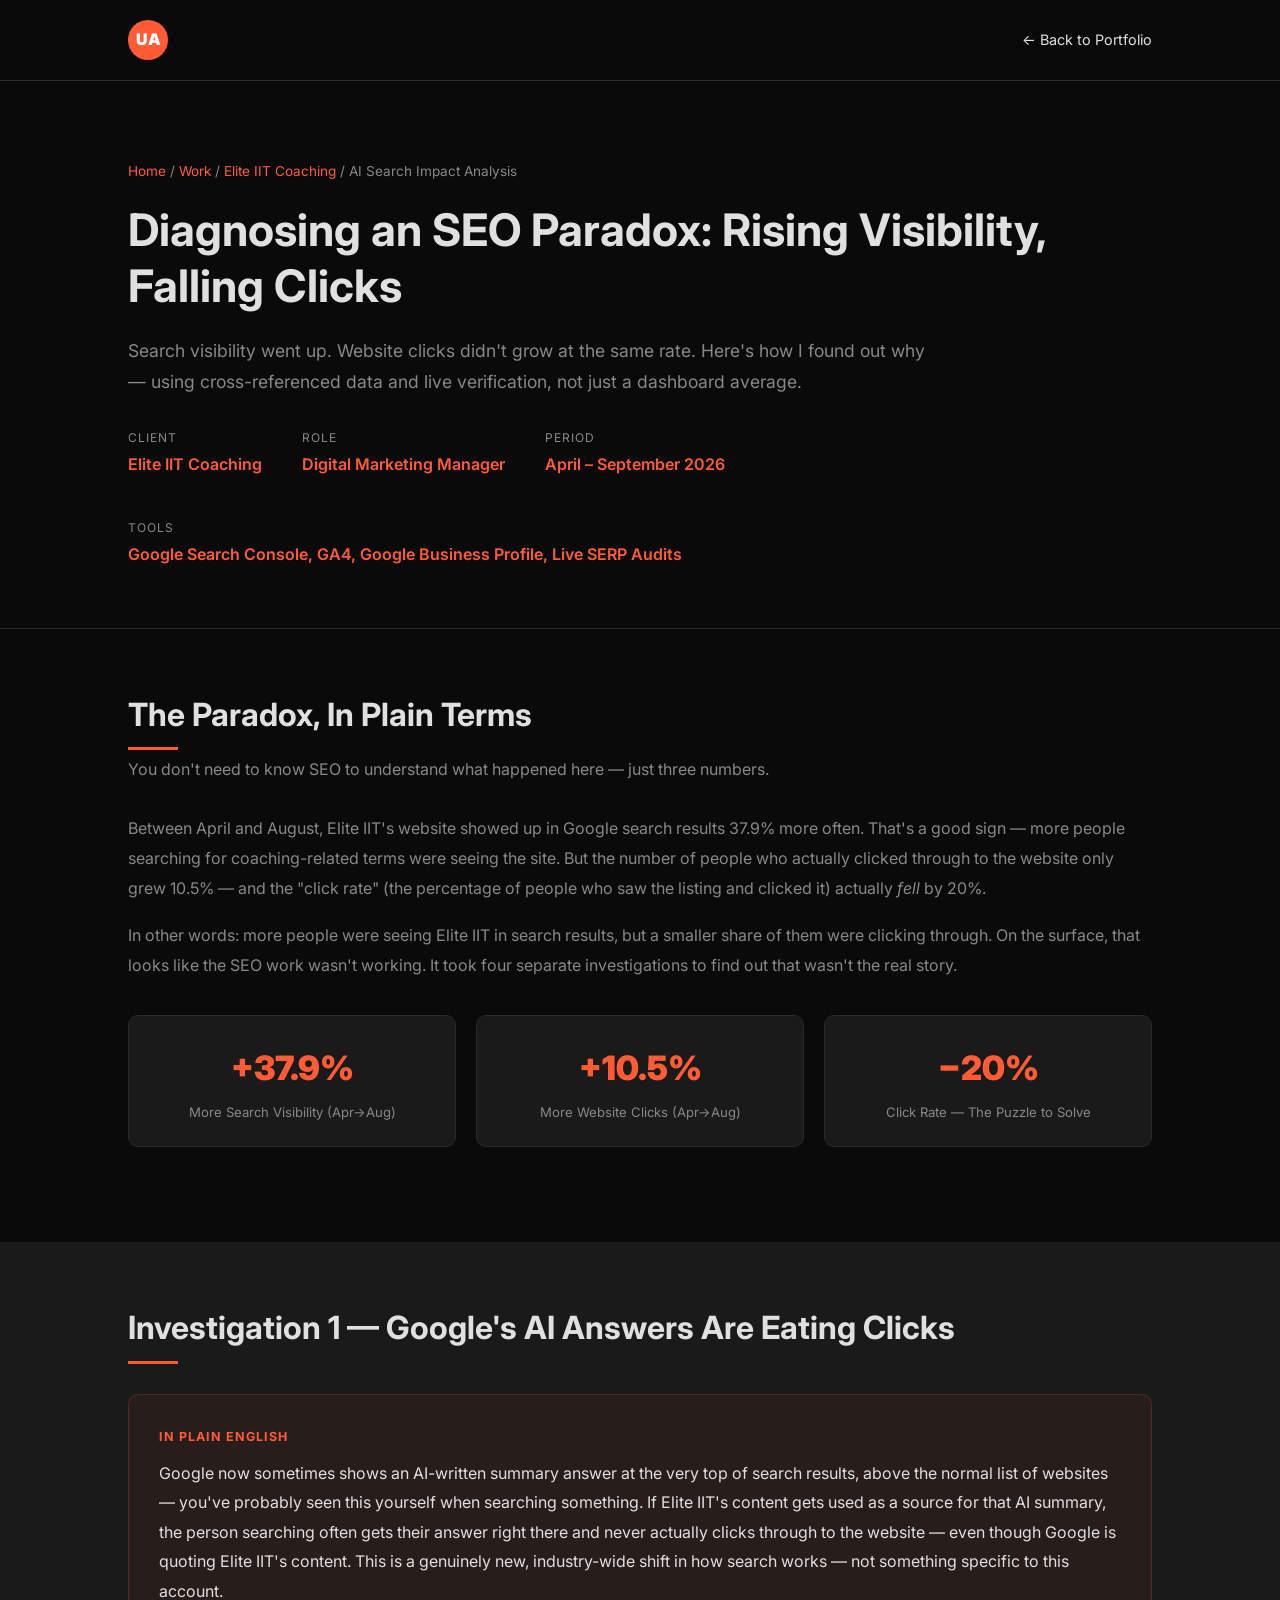
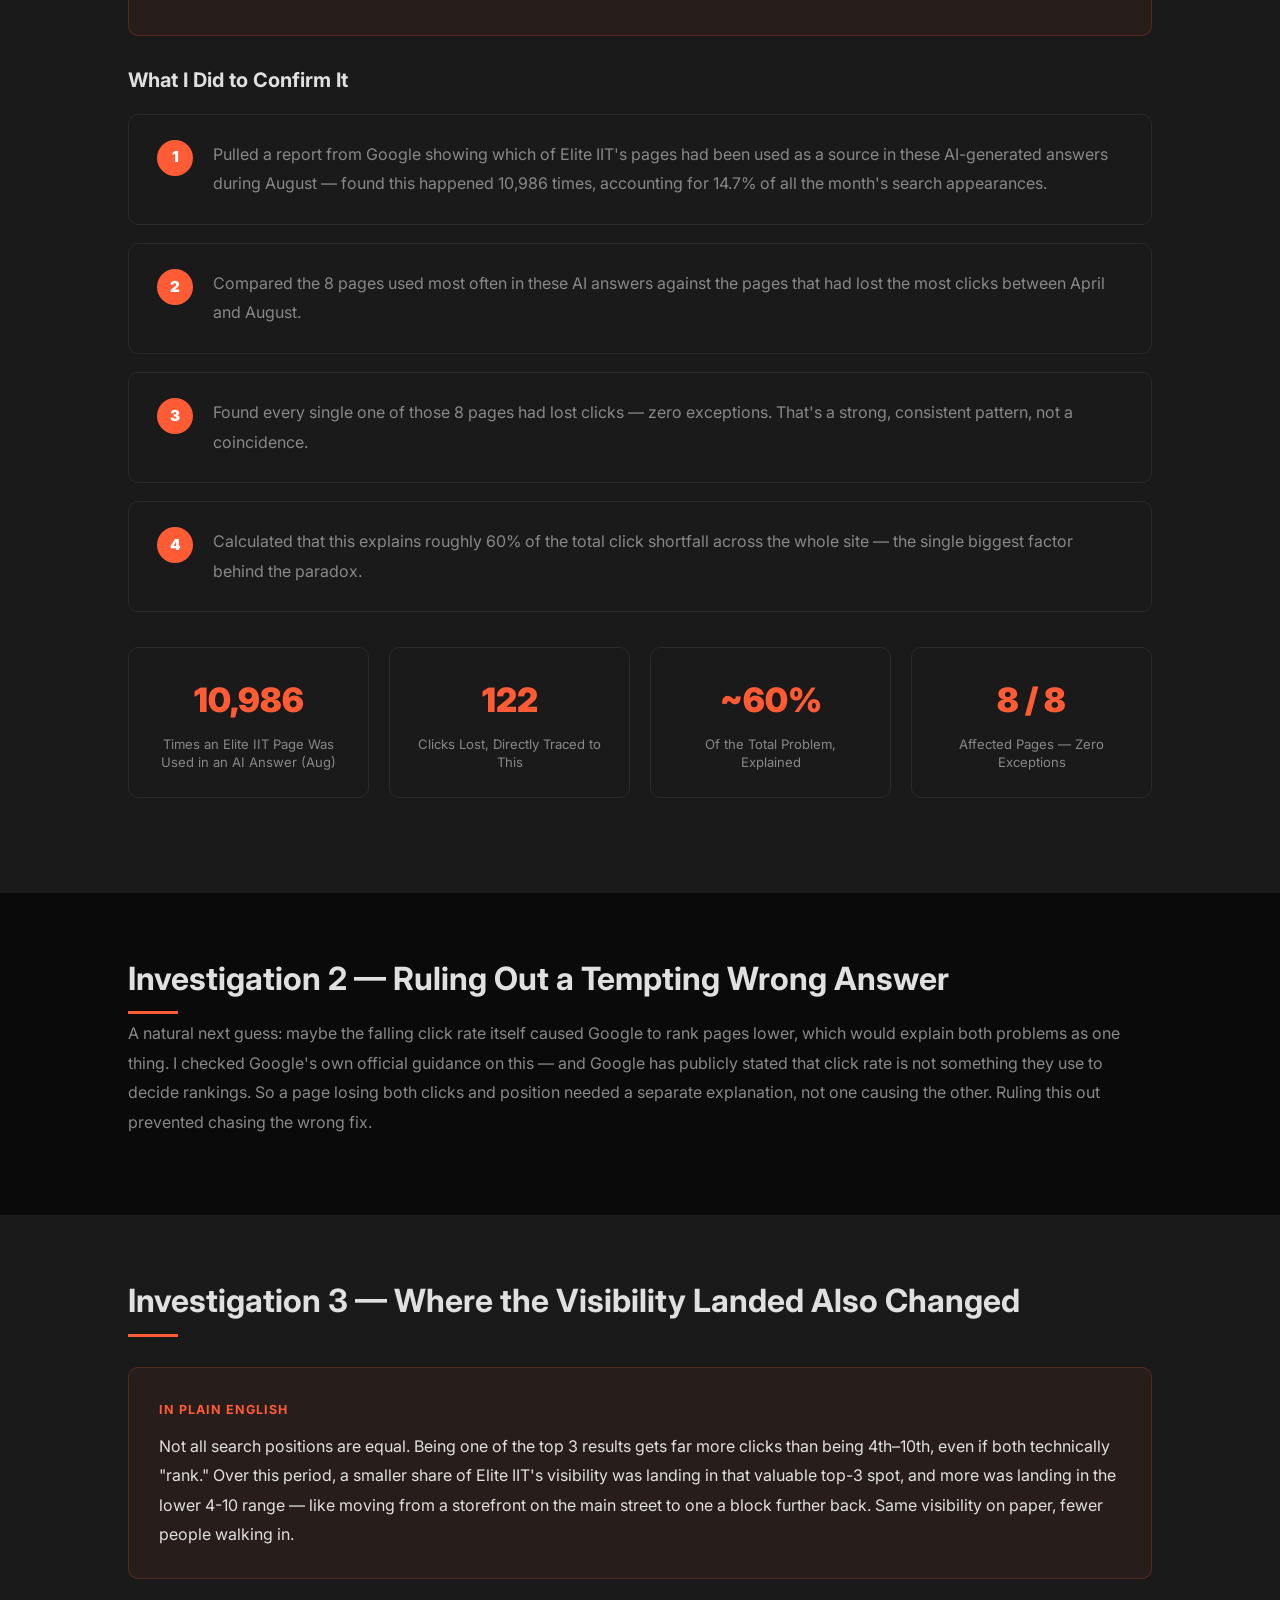
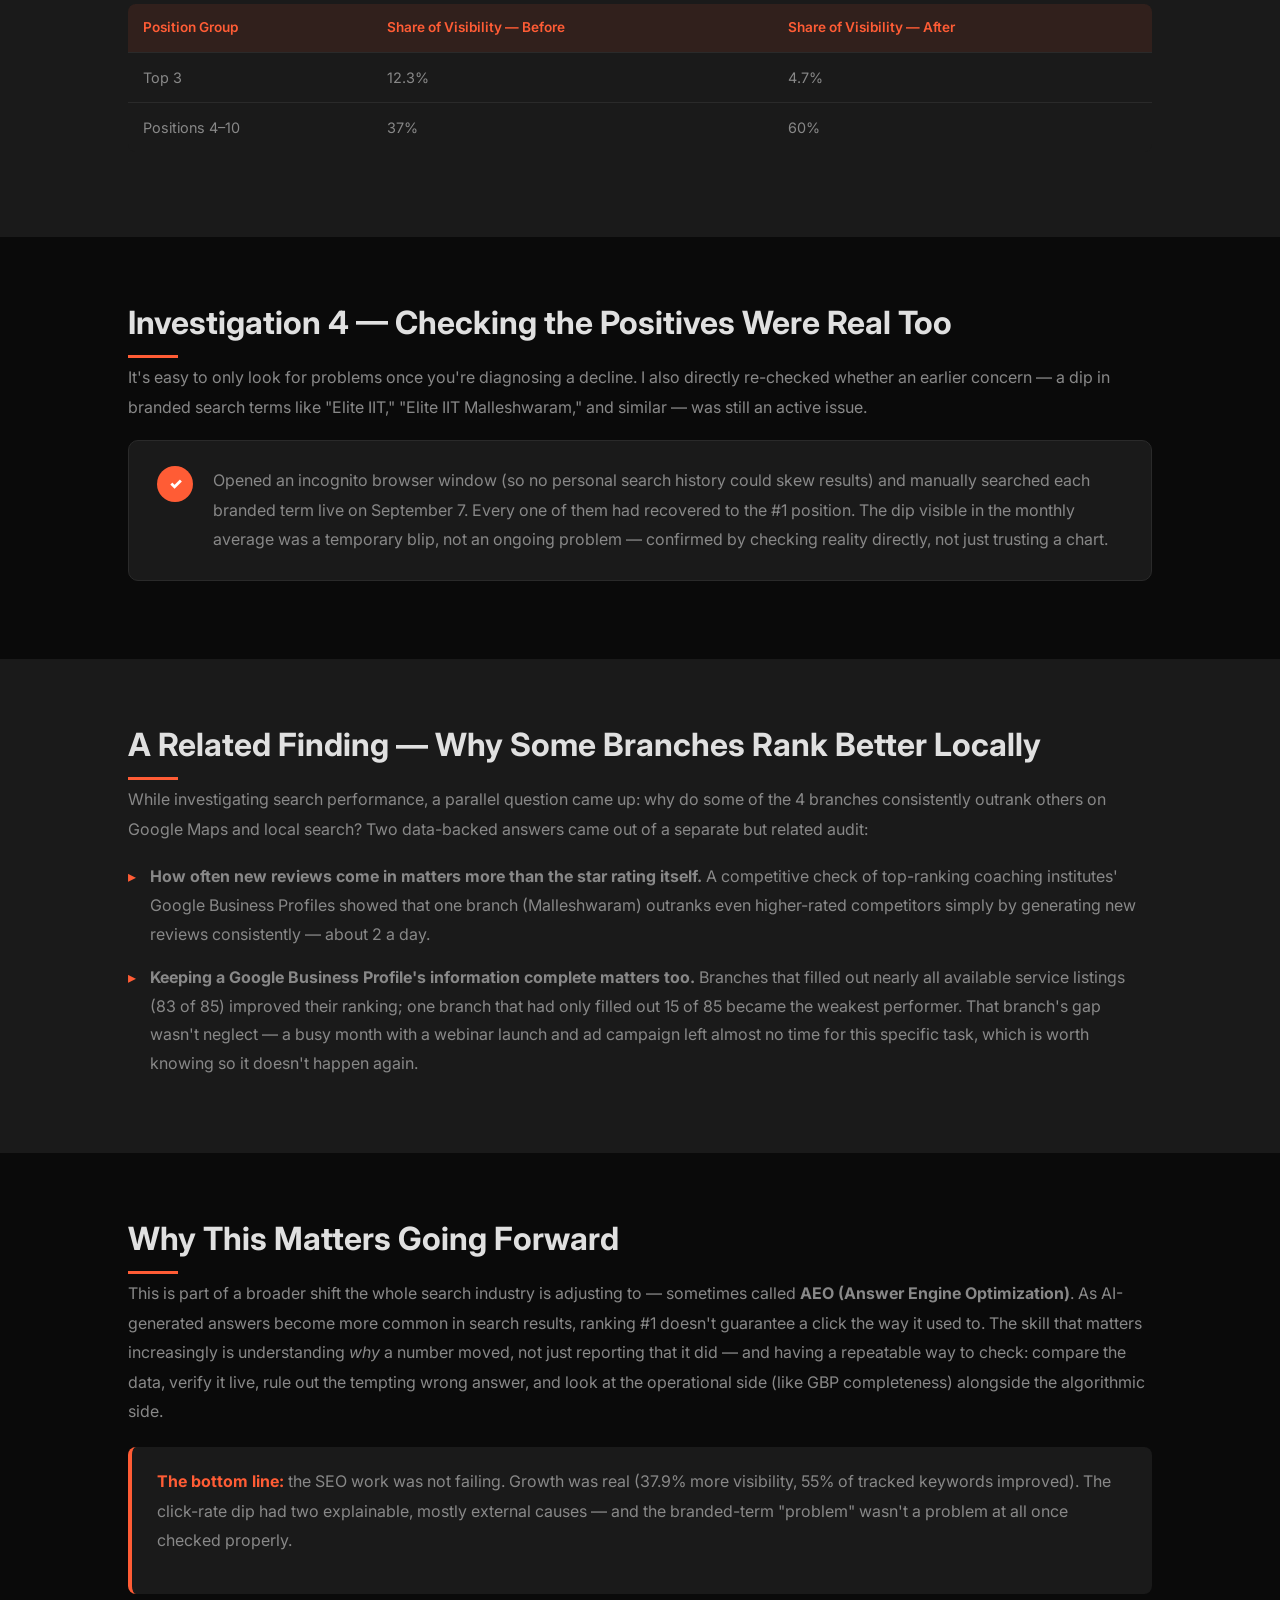
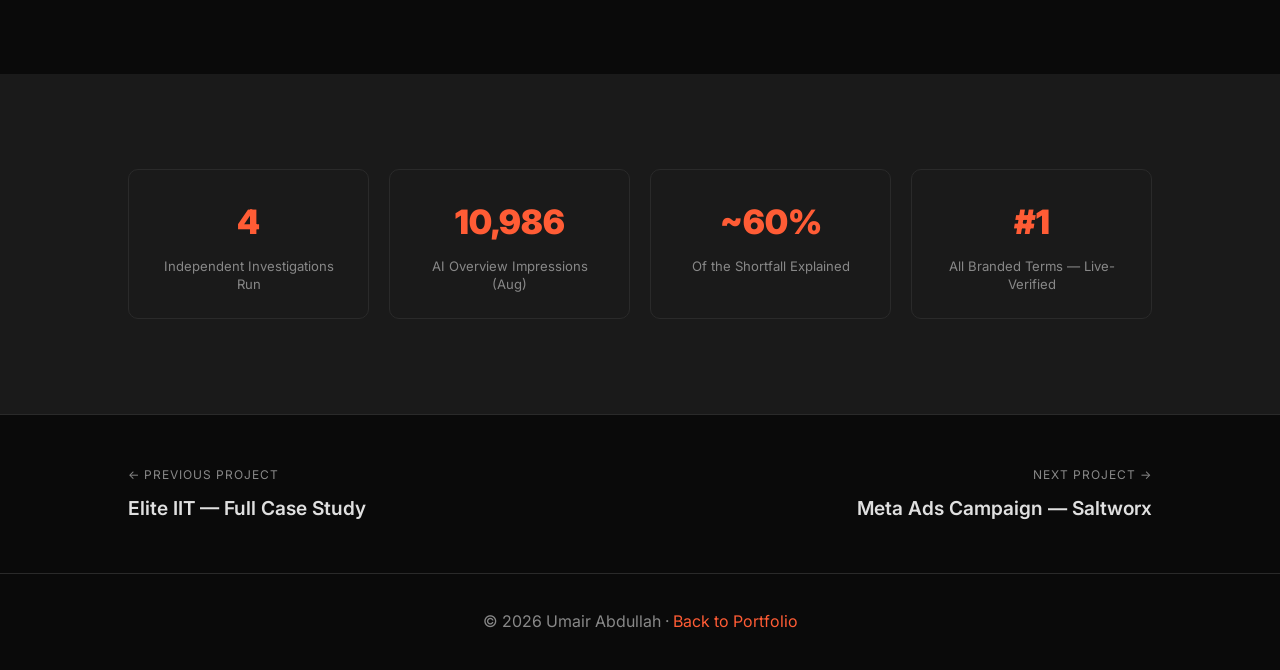
==== ai-search-impact.html @ 02e30a20 "Rename AI-Overviews.html to ai-search-impact.html" ====
<!DOCTYPE html>
<html lang="en">
<head>
    <meta charset="UTF-8">
    <meta name="viewport" content="width=device-width, initial-scale=1.0">
    <title>AI Search Impact Analysis - Elite IIT SEO | Umair Abdullah</title>
    <meta name="description" content="How I diagnosed a 20% CTR decline despite rising search visibility — tracing it to Google's AI Overviews using cross-referenced data and live verification, not just dashboard averages.">
    <link href="https://fonts.googleapis.com/css2?family=Inter:wght@300;400;600;700;900&display=swap" rel="stylesheet">
    <style>
        :root {
            --primary-orange: #FF5C35;
            --dark-bg: #0A0A0A;
            --card-bg: #1a1a1a;
            --text-main: #e0e0e0;
            --text-secondary: #888;
            --border: #2a2a2a;
        }
        * { margin: 0; padding: 0; box-sizing: border-box; }
        body { font-family: 'Inter', sans-serif; background: var(--dark-bg); color: var(--text-main); line-height: 1.6; overflow-x: hidden; }
        .navbar { display: flex; justify-content: space-between; align-items: center; padding: 20px 10%; background: rgba(10,10,10,0.95); backdrop-filter: blur(10px); border-bottom: 1px solid var(--border); position: sticky; top: 0; z-index: 1000; }
        .logo { background: var(--primary-orange); color: white; width: 40px; height: 40px; display: flex; align-items: center; justify-content: center; border-radius: 50%; font-weight: 900; transition: all 0.3s; text-decoration: none; }
        .logo:hover { transform: rotate(360deg); }
        .back-link { text-decoration: none; color: var(--text-main); font-size: 0.9rem; transition: color 0.3s; }
        .back-link:hover { color: var(--primary-orange); }
        .case-hero { padding: 80px 10% 60px; border-bottom: 1px solid var(--border); }
        .breadcrumb { font-size: 0.85rem; color: var(--text-secondary); margin-bottom: 20px; }
        .breadcrumb a { color: var(--primary-orange); text-decoration: none; }
        .case-hero h1 { font-size: 2.8rem; margin-bottom: 20px; line-height: 1.25; }
        .case-hero .subhead { color: var(--text-secondary); font-size: 1.1rem; max-width: 800px; margin-top: 15px; line-height: 1.8; }
        .case-meta { display: flex; gap: 40px; margin-top: 30px; flex-wrap: wrap; }
        .meta-item { display: flex; flex-direction: column; }
        .meta-label { font-size: 0.75rem; color: var(--text-secondary); text-transform: uppercase; letter-spacing: 1px; margin-bottom: 5px; }
        .meta-value { font-size: 1rem; font-weight: 600; color: var(--primary-orange); }
        .section { padding: 60px 10%; }
        .section h2 { font-size: 2rem; margin-bottom: 15px; position: relative; display: inline-block; }
        .section h2::after { content: ''; position: absolute; bottom: -10px; left: 0; width: 50px; height: 3px; background: var(--primary-orange); }
        .section .section-intro { color: var(--text-secondary); font-size: 1rem; margin-bottom: 30px; max-width: 750px; }
        .section h3 { font-size: 1.25rem; margin: 28px 0 14px; color: var(--text-main); }
        .section p { color: var(--text-secondary); line-height: 1.85; margin-bottom: 18px; font-size: 1rem; }
        .section ol, .section ul { padding-left: 22px; margin: 15px 0; }
        .section ol li, .section ul li { color: var(--text-secondary); margin-bottom: 14px; line-height: 1.8; }
        .section ul { list-style: none; padding-left: 0; }
        .section ul li { padding-left: 22px; position: relative; }
        .section ul li:before { content: "▸"; color: var(--primary-orange); position: absolute; left: 0; }
        .stats-grid { display: grid; grid-template-columns: repeat(auto-fit, minmax(180px, 1fr)); gap: 20px; margin: 35px 0; }
        .stat-box { background: var(--card-bg); padding: 25px; border-radius: 10px; border: 1px solid var(--border); text-align: center; transition: all 0.3s; }
        .stat-box:hover { border-color: var(--primary-orange); transform: translateY(-4px); }
        .stat-number { font-size: 2.1rem; font-weight: 900; color: var(--primary-orange); margin-bottom: 8px; }
        .stat-label { color: var(--text-secondary); font-size: 0.82rem; line-height: 1.4; }
        table { width: 100%; border-collapse: collapse; margin: 25px 0; background: var(--card-bg); border-radius: 8px; overflow: hidden; }
        th, td { padding: 13px 15px; text-align: left; border-bottom: 1px solid var(--border); }
        th { background: rgba(255,92,53,0.1); color: var(--primary-orange); font-weight: 600; font-size: 0.85rem; }
        td { color: var(--text-secondary); font-size: 0.9rem; }
        tr:last-child td { border-bottom: none; }
        .plain-english-box { background: rgba(255,92,53,0.06); border: 1px solid rgba(255,92,53,0.2); border-radius: 10px; padding: 28px 30px; margin: 25px 0; }
        .plain-english-box .tag { display: inline-block; color: var(--primary-orange); font-weight: 700; font-size: 0.78rem; text-transform: uppercase; letter-spacing: 1px; margin-bottom: 12px; }
        .plain-english-box p { margin-bottom: 0; color: var(--text-main); }
        .investigation-step { background: var(--card-bg); border: 1px solid var(--border); border-radius: 10px; padding: 25px 28px; margin: 18px 0; display: flex; gap: 20px; }
        .investigation-step .step-num { flex-shrink: 0; width: 36px; height: 36px; background: var(--primary-orange); color: white; border-radius: 50%; display: flex; align-items: center; justify-content: center; font-weight: 900; font-size: 0.95rem; }
        .investigation-step p { margin-bottom: 0; color: var(--text-secondary); }
        .verdict-box { background: var(--card-bg); border-left: 4px solid var(--primary-orange); border-radius: 8px; padding: 20px 25px; margin: 20px 0; }
        .verdict-box strong { color: var(--primary-orange); }
        footer { text-align: center; padding: 35px 10%; border-top: 1px solid var(--border); color: var(--text-secondary); }
        .project-nav { display: flex; justify-content: space-between; padding: 50px 10%; border-top: 1px solid var(--border); gap: 40px; }
        .nav-project { flex: 1; text-decoration: none; color: var(--text-main); transition: all 0.3s; }
        .nav-project:hover { color: var(--primary-orange); }
        .nav-label { font-size: 0.75rem; color: var(--text-secondary); text-transform: uppercase; letter-spacing: 1px; margin-bottom: 8px; }
        .nav-title { font-size: 1.2rem; font-weight: 600; }
        .nav-next { text-align: right; }
        @media (max-width: 768px) {
            .case-hero h1 { font-size: 2rem; }
            .section { padding: 40px 5%; }
            .investigation-step { flex-direction: column; }
            .project-nav { flex-direction: column; gap: 25px; }
            .nav-next { text-align: left; }
        }
    </style>
</head>
<body>

    <nav class="navbar">
        <a href="index.html" class="logo">UA</a>
        <a href="index.html#work" class="back-link">← Back to Portfolio</a>
    </nav>

    <div class="case-hero">
        <div class="breadcrumb"><a href="index.html">Home</a> / <a href="index.html#work">Work</a> / <a href="eliteiit.html">Elite IIT Coaching</a> / AI Search Impact Analysis</div>
        <h1>Diagnosing an SEO Paradox: Rising Visibility, Falling Clicks</h1>
        <p class="subhead">Search visibility went up. Website clicks didn't grow at the same rate. Here's how I found out why — using cross-referenced data and live verification, not just a dashboard average.</p>
        <div class="case-meta">
            <div class="meta-item"><span class="meta-label">Client</span><span class="meta-value">Elite IIT Coaching</span></div>
            <div class="meta-item"><span class="meta-label">Role</span><span class="meta-value">Digital Marketing Manager</span></div>
            <div class="meta-item"><span class="meta-label">Period</span><span class="meta-value">April – September 2026</span></div>
            <div class="meta-item"><span class="meta-label">Tools</span><span class="meta-value">Google Search Console, GA4, Google Business Profile, Live SERP Audits</span></div>
        </div>
    </div>

    <section class="section">
        <h2>The Paradox, In Plain Terms</h2>
        <p class="section-intro">You don't need to know SEO to understand what happened here — just three numbers.</p>
        <p>Between April and August, Elite IIT's website showed up in Google search results 37.9% more often. That's a good sign — more people searching for coaching-related terms were seeing the site. But the number of people who actually clicked through to the website only grew 10.5% — and the "click rate" (the percentage of people who saw the listing and clicked it) actually <em>fell</em> by 20%.</p>
        <p>In other words: more people were seeing Elite IIT in search results, but a smaller share of them were clicking through. On the surface, that looks like the SEO work wasn't working. It took four separate investigations to find out that wasn't the real story.</p>

        <div class="stats-grid">
            <div class="stat-box"><div class="stat-number">+37.9%</div><div class="stat-label">More Search Visibility (Apr→Aug)</div></div>
            <div class="stat-box"><div class="stat-number">+10.5%</div><div class="stat-label">More Website Clicks (Apr→Aug)</div></div>
            <div class="stat-box"><div class="stat-number">−20%</div><div class="stat-label">Click Rate — The Puzzle to Solve</div></div>
        </div>
    </section>

    <section class="section" style="background: var(--card-bg);">
        <h2>Investigation 1 — Google's AI Answers Are Eating Clicks</h2>
        <div class="plain-english-box">
            <div class="tag">In Plain English</div>
            <p>Google now sometimes shows an AI-written summary answer at the very top of search results, above the normal list of websites — you've probably seen this yourself when searching something. If Elite IIT's content gets used as a source for that AI summary, the person searching often gets their answer right there and never actually clicks through to the website — even though Google is quoting Elite IIT's content. This is a genuinely new, industry-wide shift in how search works — not something specific to this account.</p>
        </div>

        <h3>What I Did to Confirm It</h3>
        <div class="investigation-step">
            <div class="step-num">1</div>
            <p>Pulled a report from Google showing which of Elite IIT's pages had been used as a source in these AI-generated answers during August — found this happened 10,986 times, accounting for 14.7% of all the month's search appearances.</p>
        </div>
        <div class="investigation-step">
            <div class="step-num">2</div>
            <p>Compared the 8 pages used most often in these AI answers against the pages that had lost the most clicks between April and August.</p>
        </div>
        <div class="investigation-step">
            <div class="step-num">3</div>
            <p>Found every single one of those 8 pages had lost clicks — zero exceptions. That's a strong, consistent pattern, not a coincidence.</p>
        </div>
        <div class="investigation-step">
            <div class="step-num">4</div>
            <p>Calculated that this explains roughly 60% of the total click shortfall across the whole site — the single biggest factor behind the paradox.</p>
        </div>

        <div class="stats-grid">
            <div class="stat-box"><div class="stat-number">10,986</div><div class="stat-label">Times an Elite IIT Page Was Used in an AI Answer (Aug)</div></div>
            <div class="stat-box"><div class="stat-number">122</div><div class="stat-label">Clicks Lost, Directly Traced to This</div></div>
            <div class="stat-box"><div class="stat-number">~60%</div><div class="stat-label">Of the Total Problem, Explained</div></div>
            <div class="stat-box"><div class="stat-number">8 / 8</div><div class="stat-label">Affected Pages — Zero Exceptions</div></div>
        </div>
    </section>

    <section class="section">
        <h2>Investigation 2 — Ruling Out a Tempting Wrong Answer</h2>
        <p>A natural next guess: maybe the falling click rate itself caused Google to rank pages lower, which would explain both problems as one thing. I checked Google's own official guidance on this — and Google has publicly stated that click rate is not something they use to decide rankings. So a page losing both clicks and position needed a separate explanation, not one causing the other. Ruling this out prevented chasing the wrong fix.</p>
    </section>

    <section class="section" style="background: var(--card-bg);">
        <h2>Investigation 3 — Where the Visibility Landed Also Changed</h2>
        <div class="plain-english-box">
            <div class="tag">In Plain English</div>
            <p>Not all search positions are equal. Being one of the top 3 results gets far more clicks than being 4th–10th, even if both technically "rank." Over this period, a smaller share of Elite IIT's visibility was landing in that valuable top-3 spot, and more was landing in the lower 4-10 range — like moving from a storefront on the main street to one a block further back. Same visibility on paper, fewer people walking in.</p>
        </div>
        <table>
            <tr><th>Position Group</th><th>Share of Visibility — Before</th><th>Share of Visibility — After</th></tr>
            <tr><td>Top 3</td><td>12.3%</td><td>4.7%</td></tr>
            <tr><td>Positions 4–10</td><td>37%</td><td>60%</td></tr>
        </table>
    </section>

    <section class="section">
        <h2>Investigation 4 — Checking the Positives Were Real Too</h2>
        <p>It's easy to only look for problems once you're diagnosing a decline. I also directly re-checked whether an earlier concern — a dip in branded search terms like "Elite IIT," "Elite IIT Malleshwaram," and similar — was still an active issue.</p>
        <div class="investigation-step">
            <div class="step-num">✓</div>
            <p>Opened an incognito browser window (so no personal search history could skew results) and manually searched each branded term live on September 7. Every one of them had recovered to the #1 position. The dip visible in the monthly average was a temporary blip, not an ongoing problem — confirmed by checking reality directly, not just trusting a chart.</p>
        </div>
    </section>

    <section class="section" style="background: var(--card-bg);">
        <h2>A Related Finding — Why Some Branches Rank Better Locally</h2>
        <p>While investigating search performance, a parallel question came up: why do some of the 4 branches consistently outrank others on Google Maps and local search? Two data-backed answers came out of a separate but related audit:</p>
        <ul>
            <li><strong>How often new reviews come in matters more than the star rating itself.</strong> A competitive check of top-ranking coaching institutes' Google Business Profiles showed that one branch (Malleshwaram) outranks even higher-rated competitors simply by generating new reviews consistently — about 2 a day.</li>
            <li><strong>Keeping a Google Business Profile's information complete matters too.</strong> Branches that filled out nearly all available service listings (83 of 85) improved their ranking; one branch that had only filled out 15 of 85 became the weakest performer. That branch's gap wasn't neglect — a busy month with a webinar launch and ad campaign left almost no time for this specific task, which is worth knowing so it doesn't happen again.</li>
        </ul>
    </section>

    <section class="section">
        <h2>Why This Matters Going Forward</h2>
        <p>This is part of a broader shift the whole search industry is adjusting to — sometimes called <strong>AEO (Answer Engine Optimization)</strong>. As AI-generated answers become more common in search results, ranking #1 doesn't guarantee a click the way it used to. The skill that matters increasingly is understanding <em>why</em> a number moved, not just reporting that it did — and having a repeatable way to check: compare the data, verify it live, rule out the tempting wrong answer, and look at the operational side (like GBP completeness) alongside the algorithmic side.</p>

        <div class="verdict-box">
            <p><strong>The bottom line:</strong> the SEO work was not failing. Growth was real (37.9% more visibility, 55% of tracked keywords improved). The click-rate dip had two explainable, mostly external causes — and the branded-term "problem" wasn't a problem at all once checked properly.</p>
        </div>
    </section>

    <section class="section" style="background: var(--card-bg);">
        <div class="stats-grid">
            <div class="stat-box"><div class="stat-number">4</div><div class="stat-label">Independent Investigations Run</div></div>
            <div class="stat-box"><div class="stat-number">10,986</div><div class="stat-label">AI Overview Impressions (Aug)</div></div>
            <div class="stat-box"><div class="stat-number">~60%</div><div class="stat-label">Of the Shortfall Explained</div></div>
            <div class="stat-box"><div class="stat-number">#1</div><div class="stat-label">All Branded Terms — Live-Verified</div></div>
        </div>
    </section>

    <div class="project-nav">
        <a href="eliteiit.html" class="nav-project nav-prev">
            <div class="nav-label">← Previous Project</div>
            <div class="nav-title">Elite IIT — Full Case Study</div>
        </a>
        <a href="Saltworx.html" class="nav-project nav-next">
            <div class="nav-label">Next Project →</div>
            <div class="nav-title">Meta Ads Campaign — Saltworx</div>
        </a>
    </div>

    <footer>
        <p>© 2026 Umair Abdullah · <a href="index.html" style="color: var(--primary-orange); text-decoration: none;">Back to Portfolio</a></p>
    </footer>

</body>
</html>
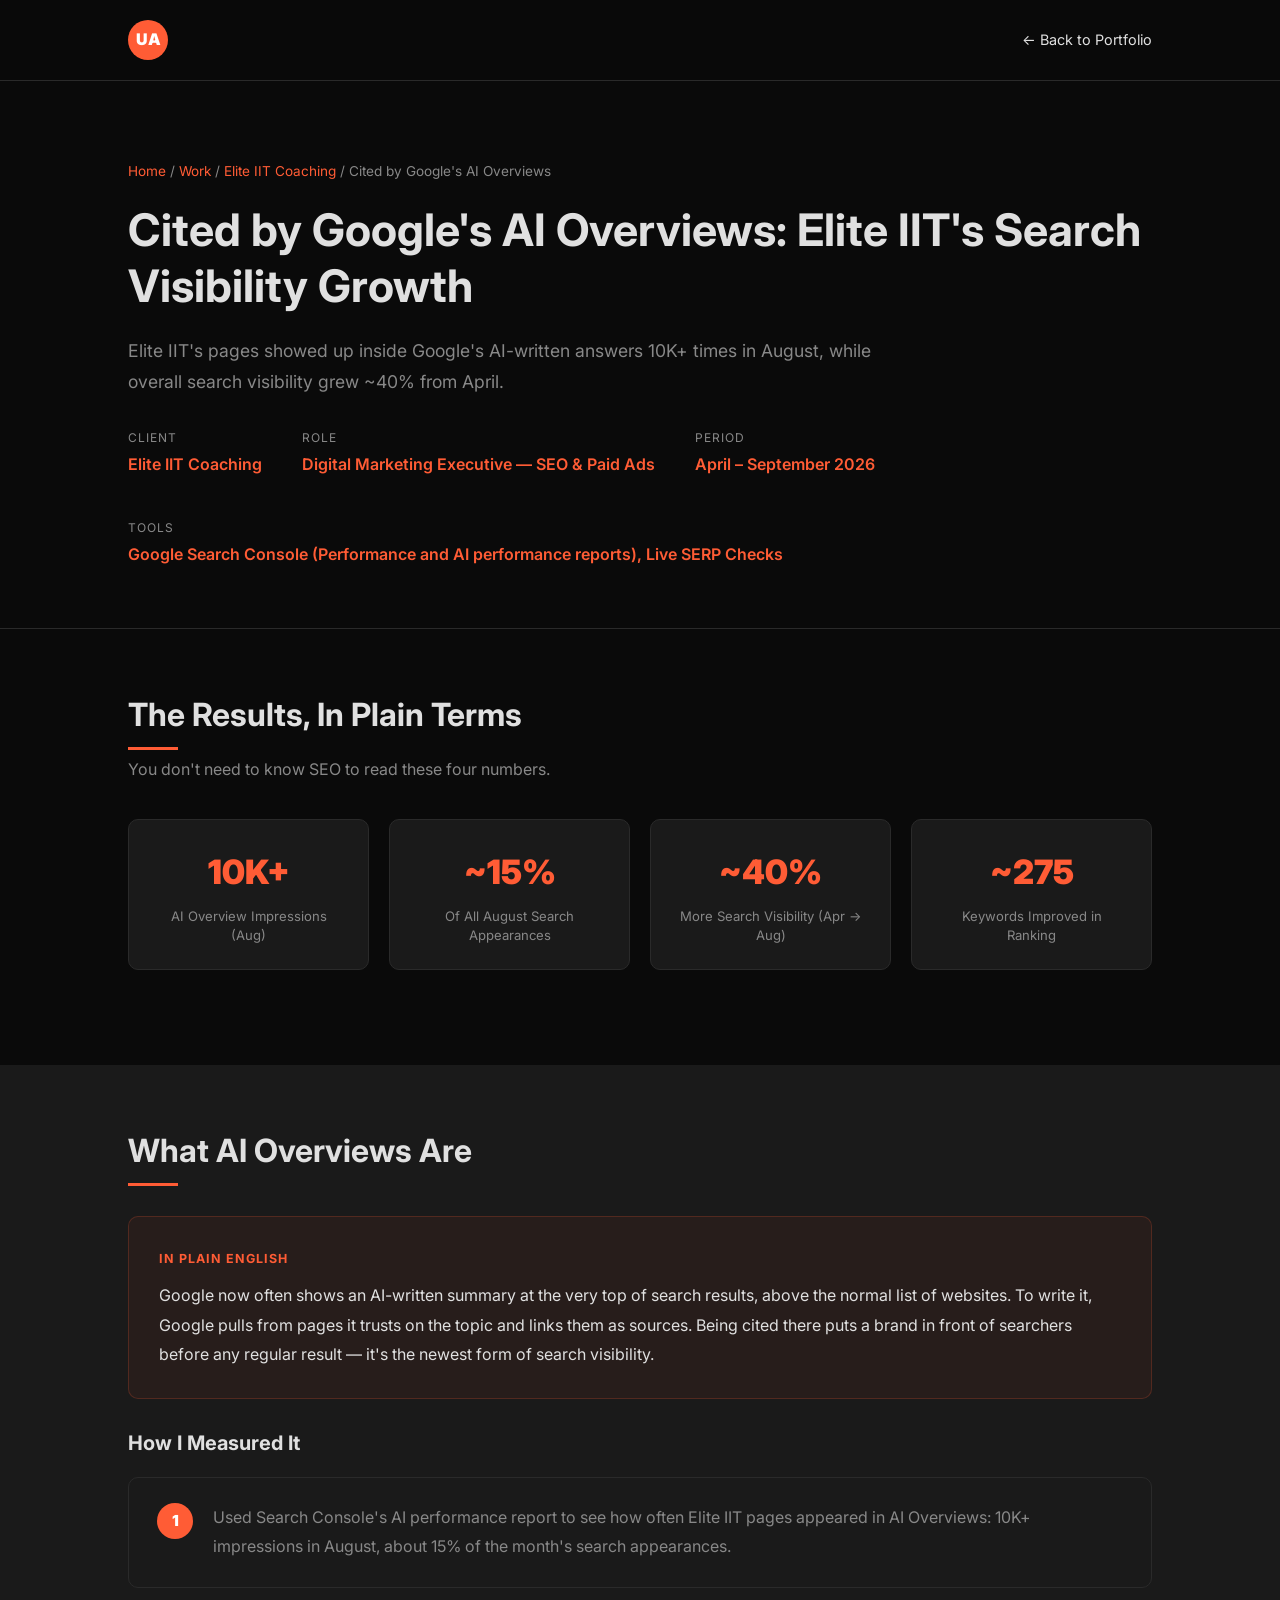
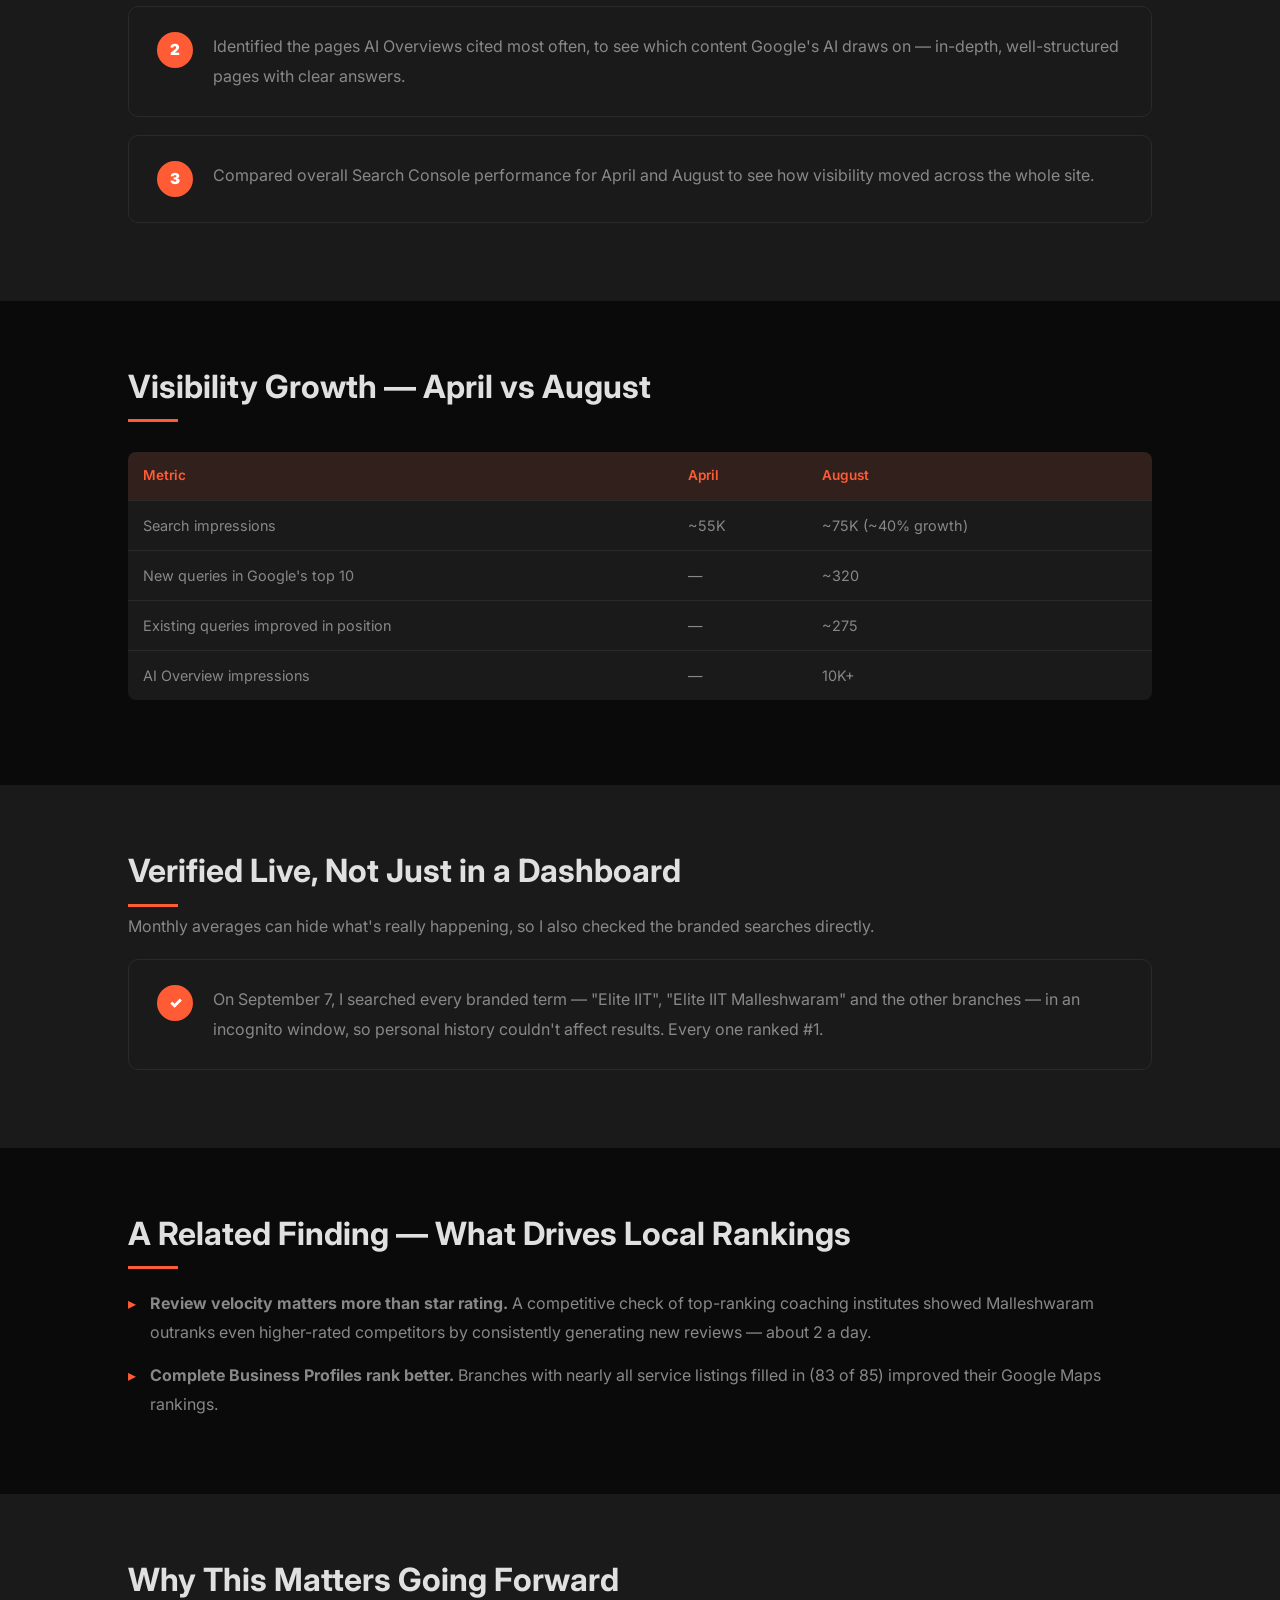
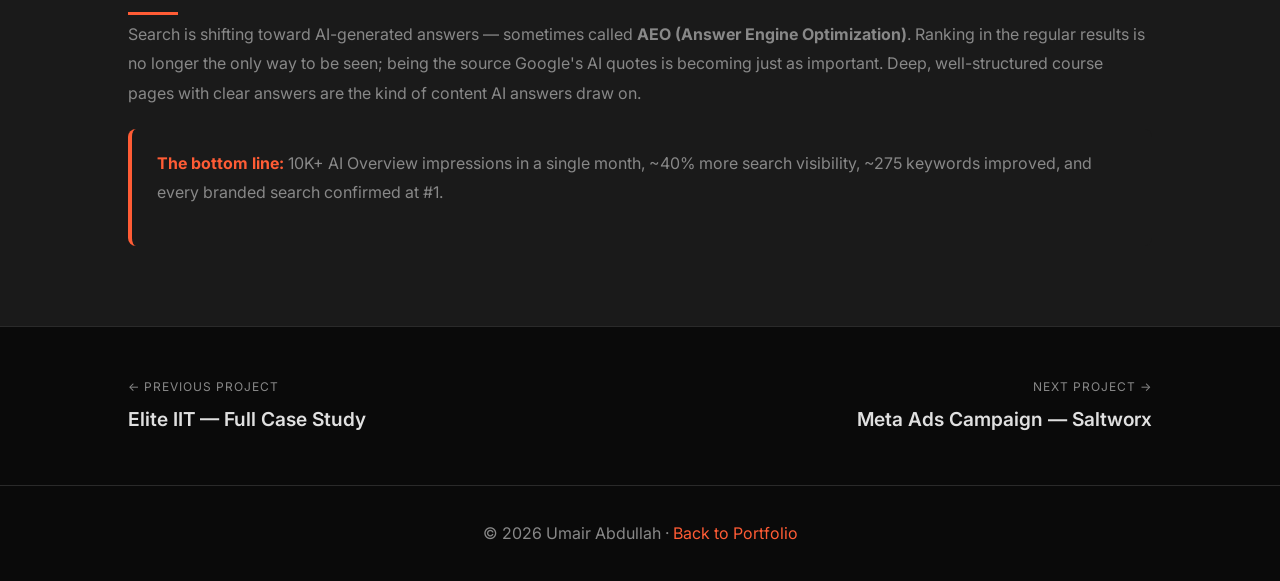
==== commit 37872ac9: "Update ai-search-impact.html" ====
--- a/ai-search-impact.html
+++ b/ai-search-impact.html
@@ -3,8 +3,8 @@
 <head>
     <meta charset="UTF-8">
     <meta name="viewport" content="width=device-width, initial-scale=1.0">
-    <title>AI Search Impact Analysis - Elite IIT SEO | Umair Abdullah</title>
-    <meta name="description" content="How I diagnosed a 20% CTR decline despite rising search visibility — tracing it to Google's AI Overviews using cross-referenced data and live verification, not just dashboard averages.">
+    <title>Cited by Google's AI Overviews - Elite IIT SEO | Umair Abdullah</title>
+    <meta name="description" content="Elite IIT pages cited in Google's AI Overviews 10K+ times in August, with ~40% more search visibility and every branded search verified at #1.">
     <link href="https://fonts.googleapis.com/css2?family=Inter:wght@300;400;600;700;900&display=swap" rel="stylesheet">
     <style>
         :root {
@@ -84,114 +84,82 @@
     </nav>
 
     <div class="case-hero">
-        <div class="breadcrumb"><a href="index.html">Home</a> / <a href="index.html#work">Work</a> / <a href="eliteiit.html">Elite IIT Coaching</a> / AI Search Impact Analysis</div>
-        <h1>Diagnosing an SEO Paradox: Rising Visibility, Falling Clicks</h1>
-        <p class="subhead">Search visibility went up. Website clicks didn't grow at the same rate. Here's how I found out why — using cross-referenced data and live verification, not just a dashboard average.</p>
+        <div class="breadcrumb"><a href="index.html">Home</a> / <a href="index.html#work">Work</a> / <a href="eliteiit.html">Elite IIT Coaching</a> / Cited by Google's AI Overviews</div>
+        <h1>Cited by Google's AI Overviews: Elite IIT's Search Visibility Growth</h1>
+        <p class="subhead">Elite IIT's pages showed up inside Google's AI-written answers 10K+ times in August, while overall search visibility grew ~40% from April.</p>
         <div class="case-meta">
             <div class="meta-item"><span class="meta-label">Client</span><span class="meta-value">Elite IIT Coaching</span></div>
-            <div class="meta-item"><span class="meta-label">Role</span><span class="meta-value">Digital Marketing Manager</span></div>
+            <div class="meta-item"><span class="meta-label">Role</span><span class="meta-value">Digital Marketing Executive — SEO &amp; Paid Ads</span></div>
             <div class="meta-item"><span class="meta-label">Period</span><span class="meta-value">April – September 2026</span></div>
-            <div class="meta-item"><span class="meta-label">Tools</span><span class="meta-value">Google Search Console, GA4, Google Business Profile, Live SERP Audits</span></div>
+            <div class="meta-item"><span class="meta-label">Tools</span><span class="meta-value">Google Search Console (Performance and AI performance reports), Live SERP Checks</span></div>
         </div>
     </div>
 
     <section class="section">
-        <h2>The Paradox, In Plain Terms</h2>
-        <p class="section-intro">You don't need to know SEO to understand what happened here — just three numbers.</p>
-        <p>Between April and August, Elite IIT's website showed up in Google search results 37.9% more often. That's a good sign — more people searching for coaching-related terms were seeing the site. But the number of people who actually clicked through to the website only grew 10.5% — and the "click rate" (the percentage of people who saw the listing and clicked it) actually <em>fell</em> by 20%.</p>
-        <p>In other words: more people were seeing Elite IIT in search results, but a smaller share of them were clicking through. On the surface, that looks like the SEO work wasn't working. It took four separate investigations to find out that wasn't the real story.</p>
-
+        <h2>The Results, In Plain Terms</h2>
+        <p class="section-intro">You don't need to know SEO to read these four numbers.</p>
         <div class="stats-grid">
-            <div class="stat-box"><div class="stat-number">+37.9%</div><div class="stat-label">More Search Visibility (Apr→Aug)</div></div>
-            <div class="stat-box"><div class="stat-number">+10.5%</div><div class="stat-label">More Website Clicks (Apr→Aug)</div></div>
-            <div class="stat-box"><div class="stat-number">−20%</div><div class="stat-label">Click Rate — The Puzzle to Solve</div></div>
+            <div class="stat-box"><div class="stat-number">10K+</div><div class="stat-label">AI Overview Impressions (Aug)</div></div>
+            <div class="stat-box"><div class="stat-number">~15%</div><div class="stat-label">Of All August Search Appearances</div></div>
+            <div class="stat-box"><div class="stat-number">~40%</div><div class="stat-label">More Search Visibility (Apr → Aug)</div></div>
+            <div class="stat-box"><div class="stat-number">~275</div><div class="stat-label">Keywords Improved in Ranking</div></div>
         </div>
     </section>
 
     <section class="section" style="background: var(--card-bg);">
-        <h2>Investigation 1 — Google's AI Answers Are Eating Clicks</h2>
+        <h2>What AI Overviews Are</h2>
         <div class="plain-english-box">
             <div class="tag">In Plain English</div>
-            <p>Google now sometimes shows an AI-written summary answer at the very top of search results, above the normal list of websites — you've probably seen this yourself when searching something. If Elite IIT's content gets used as a source for that AI summary, the person searching often gets their answer right there and never actually clicks through to the website — even though Google is quoting Elite IIT's content. This is a genuinely new, industry-wide shift in how search works — not something specific to this account.</p>
+            <p>Google now often shows an AI-written summary at the very top of search results, above the normal list of websites. To write it, Google pulls from pages it trusts on the topic and links them as sources. Being cited there puts a brand in front of searchers before any regular result — it's the newest form of search visibility.</p>
         </div>
-
-        <h3>What I Did to Confirm It</h3>
+        <h3>How I Measured It</h3>
         <div class="investigation-step">
             <div class="step-num">1</div>
-            <p>Pulled a report from Google showing which of Elite IIT's pages had been used as a source in these AI-generated answers during August — found this happened 10,986 times, accounting for 14.7% of all the month's search appearances.</p>
+            <p>Used Search Console's AI performance report to see how often Elite IIT pages appeared in AI Overviews: 10K+ impressions in August, about 15% of the month's search appearances.</p>
         </div>
         <div class="investigation-step">
             <div class="step-num">2</div>
-            <p>Compared the 8 pages used most often in these AI answers against the pages that had lost the most clicks between April and August.</p>
+            <p>Identified the pages AI Overviews cited most often, to see which content Google's AI draws on — in-depth, well-structured pages with clear answers.</p>
         </div>
         <div class="investigation-step">
             <div class="step-num">3</div>
-            <p>Found every single one of those 8 pages had lost clicks — zero exceptions. That's a strong, consistent pattern, not a coincidence.</p>
-        </div>
-        <div class="investigation-step">
-            <div class="step-num">4</div>
-            <p>Calculated that this explains roughly 60% of the total click shortfall across the whole site — the single biggest factor behind the paradox.</p>
-        </div>
-
-        <div class="stats-grid">
-            <div class="stat-box"><div class="stat-number">10,986</div><div class="stat-label">Times an Elite IIT Page Was Used in an AI Answer (Aug)</div></div>
-            <div class="stat-box"><div class="stat-number">122</div><div class="stat-label">Clicks Lost, Directly Traced to This</div></div>
-            <div class="stat-box"><div class="stat-number">~60%</div><div class="stat-label">Of the Total Problem, Explained</div></div>
-            <div class="stat-box"><div class="stat-number">8 / 8</div><div class="stat-label">Affected Pages — Zero Exceptions</div></div>
+            <p>Compared overall Search Console performance for April and August to see how visibility moved across the whole site.</p>
         </div>
     </section>
 
     <section class="section">
-        <h2>Investigation 2 — Ruling Out a Tempting Wrong Answer</h2>
-        <p>A natural next guess: maybe the falling click rate itself caused Google to rank pages lower, which would explain both problems as one thing. I checked Google's own official guidance on this — and Google has publicly stated that click rate is not something they use to decide rankings. So a page losing both clicks and position needed a separate explanation, not one causing the other. Ruling this out prevented chasing the wrong fix.</p>
+        <h2>Visibility Growth — April vs August</h2>
+        <table>
+            <tr><th>Metric</th><th>April</th><th>August</th></tr>
+            <tr><td>Search impressions</td><td>~55K</td><td>~75K (~40% growth)</td></tr>
+            <tr><td>New queries in Google's top 10</td><td>—</td><td>~320</td></tr>
+            <tr><td>Existing queries improved in position</td><td>—</td><td>~275</td></tr>
+            <tr><td>AI Overview impressions</td><td>—</td><td>10K+</td></tr>
+        </table>
     </section>
 
     <section class="section" style="background: var(--card-bg);">
-        <h2>Investigation 3 — Where the Visibility Landed Also Changed</h2>
-        <div class="plain-english-box">
-            <div class="tag">In Plain English</div>
-            <p>Not all search positions are equal. Being one of the top 3 results gets far more clicks than being 4th–10th, even if both technically "rank." Over this period, a smaller share of Elite IIT's visibility was landing in that valuable top-3 spot, and more was landing in the lower 4-10 range — like moving from a storefront on the main street to one a block further back. Same visibility on paper, fewer people walking in.</p>
+        <h2>Verified Live, Not Just in a Dashboard</h2>
+        <p>Monthly averages can hide what's really happening, so I also checked the branded searches directly.</p>
+        <div class="investigation-step">
+            <div class="step-num">✓</div>
+            <p>On September 7, I searched every branded term — "Elite IIT", "Elite IIT Malleshwaram" and the other branches — in an incognito window, so personal history couldn't affect results. Every one ranked #1.</p>
         </div>
-        <table>
-            <tr><th>Position Group</th><th>Share of Visibility — Before</th><th>Share of Visibility — After</th></tr>
-            <tr><td>Top 3</td><td>12.3%</td><td>4.7%</td></tr>
-            <tr><td>Positions 4–10</td><td>37%</td><td>60%</td></tr>
-        </table>
     </section>
 
     <section class="section">
-        <h2>Investigation 4 — Checking the Positives Were Real Too</h2>
-        <p>It's easy to only look for problems once you're diagnosing a decline. I also directly re-checked whether an earlier concern — a dip in branded search terms like "Elite IIT," "Elite IIT Malleshwaram," and similar — was still an active issue.</p>
-        <div class="investigation-step">
-            <div class="step-num">✓</div>
-            <p>Opened an incognito browser window (so no personal search history could skew results) and manually searched each branded term live on September 7. Every one of them had recovered to the #1 position. The dip visible in the monthly average was a temporary blip, not an ongoing problem — confirmed by checking reality directly, not just trusting a chart.</p>
-        </div>
+        <h2>A Related Finding — What Drives Local Rankings</h2>
+        <ul>
+            <li><strong>Review velocity matters more than star rating.</strong> A competitive check of top-ranking coaching institutes showed Malleshwaram outranks even higher-rated competitors by consistently generating new reviews — about 2 a day.</li>
+            <li><strong>Complete Business Profiles rank better.</strong> Branches with nearly all service listings filled in (83 of 85) improved their Google Maps rankings.</li>
+        </ul>
     </section>
 
     <section class="section" style="background: var(--card-bg);">
-        <h2>A Related Finding — Why Some Branches Rank Better Locally</h2>
-        <p>While investigating search performance, a parallel question came up: why do some of the 4 branches consistently outrank others on Google Maps and local search? Two data-backed answers came out of a separate but related audit:</p>
-        <ul>
-            <li><strong>How often new reviews come in matters more than the star rating itself.</strong> A competitive check of top-ranking coaching institutes' Google Business Profiles showed that one branch (Malleshwaram) outranks even higher-rated competitors simply by generating new reviews consistently — about 2 a day.</li>
-            <li><strong>Keeping a Google Business Profile's information complete matters too.</strong> Branches that filled out nearly all available service listings (83 of 85) improved their ranking; one branch that had only filled out 15 of 85 became the weakest performer. That branch's gap wasn't neglect — a busy month with a webinar launch and ad campaign left almost no time for this specific task, which is worth knowing so it doesn't happen again.</li>
-        </ul>
-    </section>
-
-    <section class="section">
         <h2>Why This Matters Going Forward</h2>
-        <p>This is part of a broader shift the whole search industry is adjusting to — sometimes called <strong>AEO (Answer Engine Optimization)</strong>. As AI-generated answers become more common in search results, ranking #1 doesn't guarantee a click the way it used to. The skill that matters increasingly is understanding <em>why</em> a number moved, not just reporting that it did — and having a repeatable way to check: compare the data, verify it live, rule out the tempting wrong answer, and look at the operational side (like GBP completeness) alongside the algorithmic side.</p>
-
+        <p>Search is shifting toward AI-generated answers — sometimes called <strong>AEO (Answer Engine Optimization)</strong>. Ranking in the regular results is no longer the only way to be seen; being the source Google's AI quotes is becoming just as important. Deep, well-structured course pages with clear answers are the kind of content AI answers draw on.</p>
         <div class="verdict-box">
-            <p><strong>The bottom line:</strong> the SEO work was not failing. Growth was real (37.9% more visibility, 55% of tracked keywords improved). The click-rate dip had two explainable, mostly external causes — and the branded-term "problem" wasn't a problem at all once checked properly.</p>
-        </div>
-    </section>
-
-    <section class="section" style="background: var(--card-bg);">
-        <div class="stats-grid">
-            <div class="stat-box"><div class="stat-number">4</div><div class="stat-label">Independent Investigations Run</div></div>
-            <div class="stat-box"><div class="stat-number">10,986</div><div class="stat-label">AI Overview Impressions (Aug)</div></div>
-            <div class="stat-box"><div class="stat-number">~60%</div><div class="stat-label">Of the Shortfall Explained</div></div>
-            <div class="stat-box"><div class="stat-number">#1</div><div class="stat-label">All Branded Terms — Live-Verified</div></div>
+            <p><strong>The bottom line:</strong> 10K+ AI Overview impressions in a single month, ~40% more search visibility, ~275 keywords improved, and every branded search confirmed at #1.</p>
         </div>
     </section>
 
